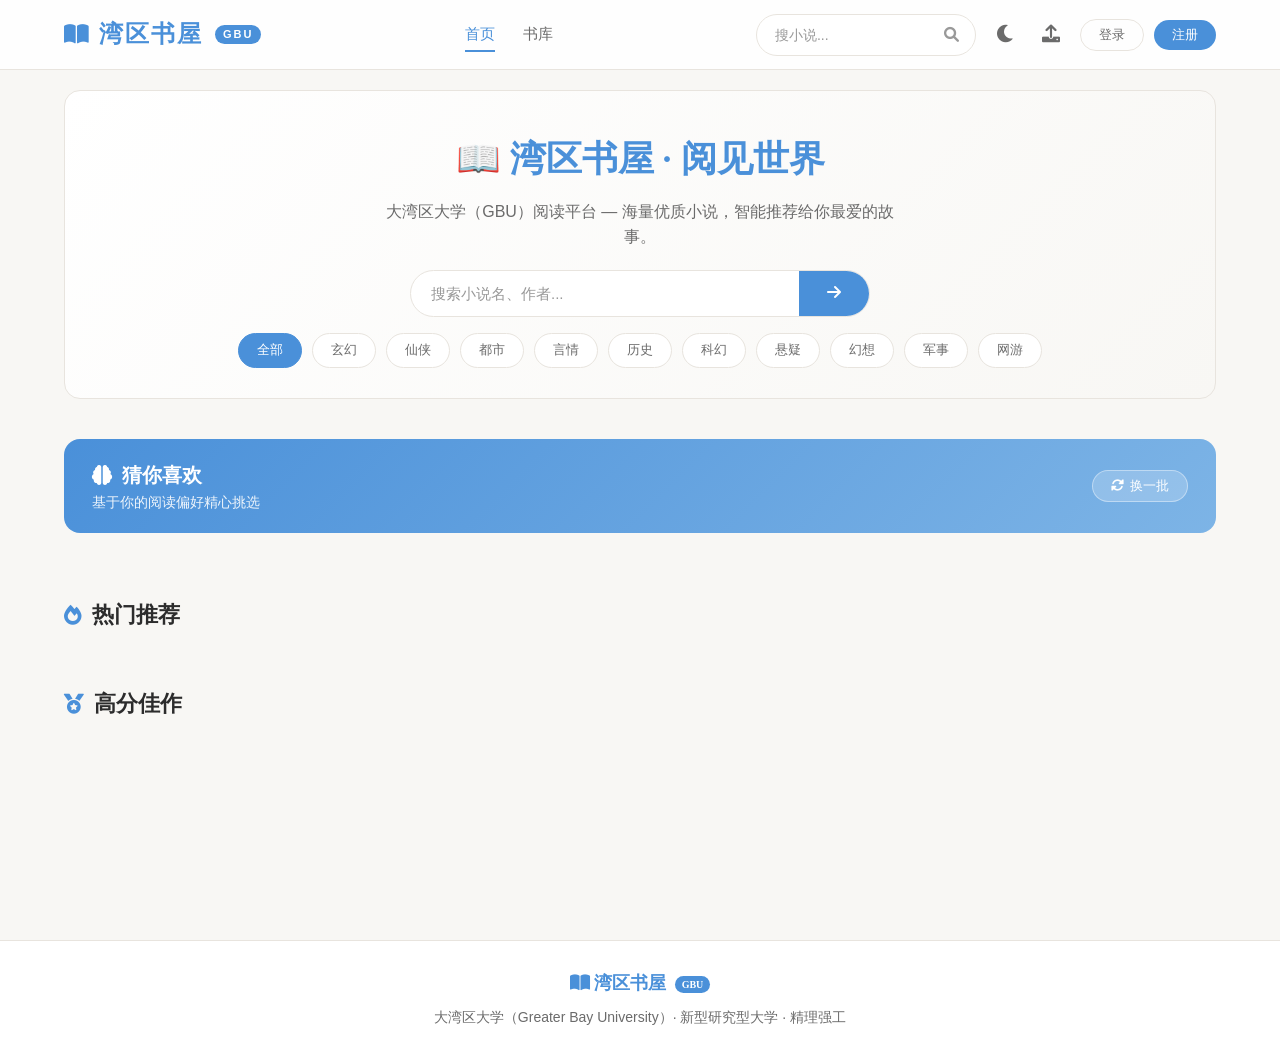
==== frontend/index.html @ 998a60bb "完整小说网站：文件账号系统 + CNN推荐 + 小说库扫描 + 上传功能" ====
<!DOCTYPE html>
<html lang="zh-CN">
<head>
  <meta charset="UTF-8" />
  <meta name="viewport" content="width=device-width, initial-scale=1.0" />
  <title>湾区书屋 - 大湾区大学（GBU）阅读平台</title>
  <link rel="stylesheet" href="https://cdnjs.cloudflare.com/ajax/libs/font-awesome/6.0.0-beta3/css/all.min.css" />
  <link rel="stylesheet" href="style.css" />
</head>
<body>

  <!-- ========== 头部导航 ========== -->
  <header class="header" id="header">
    <div class="header-inner">
      <div class="logo" data-nav="home">
        <i class="fas fa-book-open"></i> 湾区书屋
        <span class="gbu-badge">GBU</span>
      </div>

      <ul class="nav-links" id="navLinks">
        <li class="active" data-page="home">首页</li>
        <li data-page="category">书库</li>
        <li data-page="bookshelf" id="navBookshelf" style="display:none;">书架</li>
        <li data-page="detail" id="navDetail" style="display:none;">详情</li>
        <li data-page="reader" id="navReader" style="display:none;">阅读</li>
      </ul>

      <div class="header-actions">
        <div class="search-box">
          <input type="text" id="searchInput" placeholder="搜小说..." />
          <button id="searchBtn"><i class="fas fa-search"></i></button>
        </div>

        <button class="theme-toggle" id="themeToggle">
          <i class="fas fa-moon"></i>
        </button>

        <button class="upload-btn" id="uploadHeaderBtn" title="上传小说">
          <i class="fas fa-upload"></i>
        </button>

        <div class="user-area" id="userArea">
          <button class="user-btn outline" id="loginBtn">登录</button>
          <button class="user-btn" id="registerBtn">注册</button>

          <div class="user-avatar" id="userAvatar" style="display:none;">
            <span id="avatarLetter">U</span>
            <ul class="user-dropdown" id="userDropdown">
              <li id="dropdownProfile">我的偏好</li>
              <li id="dropdownBookshelf">我的书架</li>
              <li id="dropdownHistory">浏览记录</li>
              <li id="dropdownLogout">退出登录</li>
            </ul>
          </div>
        </div>

        <button class="mobile-menu-btn" id="mobileMenuBtn">
          <i class="fas fa-bars"></i>
        </button>
      </div>
    </div>
  </header>

  <!-- ========== 主内容区 ========== -->
  <main class="app-container">

    <!-- ===== 首页 ===== -->
    <section class="page active" id="page-home">
      <div class="hero-section">
        <h1>📖 湾区书屋 · 阅见世界</h1>
        <p>大湾区大学（GBU）阅读平台 — 海量优质小说，智能推荐给你最爱的故事。</p>
        <div class="hero-search">
          <input type="text" id="heroSearchInput" placeholder="搜索小说名、作者..." />
          <button id="heroSearchBtn"><i class="fas fa-arrow-right"></i></button>
        </div>
        <div class="category-tabs" id="homeCategoryTabs">
          <span class="tab active" data-cat="all">全部</span>
          <span class="tab" data-cat="玄幻">玄幻</span>
          <span class="tab" data-cat="仙侠">仙侠</span>
          <span class="tab" data-cat="都市">都市</span>
          <span class="tab" data-cat="言情">言情</span>
          <span class="tab" data-cat="历史">历史</span>
          <span class="tab" data-cat="科幻">科幻</span>
          <span class="tab" data-cat="悬疑">悬疑</span>
          <span class="tab" data-cat="幻想">幻想</span>
          <span class="tab" data-cat="军事">军事</span>
          <span class="tab" data-cat="网游">网游</span>
        </div>
      </div>

      <div id="recommendSection" style="display:none;">
        <div class="recommend-banner" id="recommendBanner">
          <div>
            <h3><i class="fas fa-brain"></i> 猜你喜欢</h3>
            <p id="recommendSubtitle">基于你的阅读偏好精心挑选</p>
          </div>
          <div class="tag-list" id="recommendTags"></div>
          <button class="recommend-refresh" id="recommendRefreshBtn" title="换一组">
            <i class="fas fa-sync-alt"></i> 换一批
          </button>
        </div>
        <div class="recommend-pair" id="recommendPair"></div>
      </div>

      <div class="section-title"><i class="fas fa-fire"></i> 热门推荐</div>
      <div class="novel-grid" id="hotGrid"></div>

      <div class="section-title"><i class="fas fa-medal"></i> 高分佳作</div>
      <div class="novel-grid" id="topGrid"></div>
    </section>

    <!-- ===== 书库分类页 ===== -->
    <section class="page" id="page-category">
      <div class="page-header">
        <h2>📚 全部书库</h2>
        <p>筛选你喜欢的类型和风格</p>
      </div>
      <div class="filter-bar">
        <label>分类</label>
        <select id="catFilter">
          <option value="all">全部</option>
          <option value="玄幻">玄幻</option>
          <option value="仙侠">仙侠</option>
          <option value="都市">都市</option>
          <option value="言情">言情</option>
          <option value="历史">历史</option>
          <option value="科幻">科幻</option>
          <option value="悬疑">悬疑</option>
          <option value="幻想">幻想</option>
          <option value="军事">军事</option>
          <option value="网游">网游</option>
        </select>
        <label>排序</label>
        <select id="sortFilter">
          <option value="hot">热门</option>
          <option value="rating">评分</option>
          <option value="new">最新</option>
        </select>
        <span class="result-count" id="resultCount">共 0 部</span>
      </div>
      <div class="novel-grid" id="categoryGrid"></div>
    </section>

    <!-- ===== 小说详情页 ===== -->
    <section class="page" id="page-detail">
      <div class="detail-header" id="detailHeader"></div>
      <div class="chapter-list">
        <h3><i class="fas fa-list"></i> 章节列表</h3>
        <ul class="chapter-items" id="chapterItems"></ul>
      </div>
      <div class="comment-section">
        <h3><i class="fas fa-comments"></i> 读者评论</h3>
        <div class="comment-form">
          <textarea id="commentInput" placeholder="说点什么吧..." rows="3"></textarea>
          <button class="btn btn-primary" id="commentSubmitBtn">发表评论</button>
        </div>
        <div class="comment-list" id="commentList"></div>
      </div>
    </section>

    <!-- ===== 书架页 ===== -->
    <section class="page" id="page-bookshelf">
      <div class="page-header">
        <h2>📚 我的书架</h2>
        <p>你收藏的所有小说</p>
      </div>
      <div class="novel-grid" id="bookshelfGrid"></div>
    </section>

    <!-- ===== 阅读器页 ===== -->
    <section class="page" id="page-reader">
      <div class="reader-container" id="readerContainer">
        <div class="chapter-title" id="readerChapterTitle">第一章 序章</div>
        <div class="content" id="readerContent">
          <p>内容加载中...</p>
        </div>
        <div class="reader-controls">
          <button class="btn" id="prevChapter">
            <i class="fas fa-chevron-left"></i> 上一章
          </button>
          <span class="ch-info" id="readerChInfo">1 / 10</span>
          <button class="btn" id="nextChapter">
            下一章 <i class="fas fa-chevron-right"></i>
          </button>
        </div>
      </div>
    </section>

  </main>

  <!-- ========== 回到顶部 ========== -->
  <button class="back-top" id="backTop"><i class="fas fa-arrow-up"></i></button>

  <!-- ========== Toast 通知容器 ========== -->
  <div class="toast-container" id="toastContainer"></div>

  <!-- ========== 模态框 ========== -->
  <div class="modal-overlay" id="modalOverlay">
    <div class="modal" id="modalContent"></div>
  </div>

  <!-- ========== 上传小说模态框 ========== -->
  <div class="modal-overlay" id="uploadModalOverlay">
    <div class="modal upload-modal" id="uploadModalContent">
      <button class="close-modal" id="uploadModalClose">&times;</button>
      <h2>📤 上传小说</h2>
      <div class="subtitle">将txt小说文件添加到小说库</div>

      <form id="uploadForm" enctype="multipart/form-data">
        <div class="form-group">
          <label>小说标题</label>
          <input type="text" id="uploadTitle" placeholder="请输入小说名称" required />
        </div>

        <div class="form-group">
          <label>作者</label>
          <input type="text" id="uploadAuthor" placeholder="请输入作者姓名" required />
        </div>

        <div class="form-group">
          <label>分类</label>
          <select id="uploadCategory" class="upload-select">
            <option value="">请选择分类</option>
            <option value="玄幻">玄幻</option>
            <option value="仙侠">仙侠</option>
            <option value="都市">都市</option>
            <option value="历史">历史</option>
            <option value="科幻">科幻</option>
            <option value="悬疑">悬疑</option>
            <option value="言情">言情</option>
            <option value="幻想">幻想</option>
            <option value="军事">军事</option>
            <option value="网游">网游</option>
          </select>
        </div>

        <div class="form-group">
          <label>TXT文件</label>
          <div class="file-drop-zone" id="fileDropZone">
            <i class="fas fa-cloud-upload-alt"></i>
            <p>拖拽txt文件到此处，或点击选择</p>
            <input type="file" id="uploadFileInput" accept=".txt" hidden />
            <button type="button" class="btn btn-secondary" id="uploadFileBtn">选择文件</button>
          </div>
          <div class="file-info" id="uploadFileInfo" style="display:none;">
            <i class="fas fa-file-alt"></i>
            <span id="uploadFileName"></span>
            <span id="uploadFileSize" class="file-size"></span>
          </div>
        </div>

        <div class="upload-progress" id="uploadProgress" style="display:none;">
          <div class="progress-bar">
            <div class="progress-fill" id="progressFill"></div>
          </div>
          <span id="uploadStatus">上传中...</span>
        </div>

        <button type="submit" class="btn-block" id="uploadSubmitBtn">
          <i class="fas fa-upload"></i> 开始上传
        </button>
      </form>
    </div>
  </div>

  <!-- ========== 上传小说模态框 ========== -->
  <div class="modal-overlay" id="uploadModalOverlay">
    <div class="modal upload-modal" id="uploadModalContent">
      <button class="close-modal" id="uploadModalClose">&times;</button>
      <h2>📤 上传小说</h2>
      <div class="subtitle">将txt小说文件添加到小说库</div>
      <form id="uploadForm" enctype="multipart/form-data">
        <div class="form-group">
          <label>小说标题</label>
          <input type="text" id="uploadTitle" placeholder="请输入小说名称" required />
        </div>
        <div class="form-group">
          <label>作者</label>
          <input type="text" id="uploadAuthor" placeholder="请输入作者姓名" required />
        </div>
        <div class="form-group">
          <label>分类</label>
          <select id="uploadCategory" class="upload-select">
            <option value="">请选择分类</option>
            <option value="玄幻">玄幻</option><option value="仙侠">仙侠</option>
            <option value="都市">都市</option><option value="历史">历史</option>
            <option value="科幻">科幻</option><option value="悬疑">悬疑</option>
            <option value="言情">言情</option><option value="幻想">幻想</option>
            <option value="军事">军事</option><option value="网游">网游</option>
          </select>
        </div>
        <div class="form-group">
          <label>TXT文件</label>
          <div class="file-drop-zone" id="fileDropZone">
            <i class="fas fa-cloud-upload-alt"></i>
            <p>拖拽txt文件到此处，或点击选择</p>
            <input type="file" id="uploadFileInput" accept=".txt" hidden />
            <button type="button" class="btn btn-secondary" id="uploadFileBtn">选择文件</button>
          </div>
          <div class="file-info" id="uploadFileInfo" style="display:none;">
            <i class="fas fa-file-alt"></i>
            <span id="uploadFileName"></span>
            <span id="uploadFileSize" class="file-size"></span>
          </div>
        </div>
        <div class="upload-progress" id="uploadProgress" style="display:none;">
          <div class="progress-bar"><div class="progress-fill" id="progressFill"></div></div>
          <span id="uploadStatus">上传中...</span>
        </div>
        <button type="submit" class="btn-block" id="uploadSubmitBtn"><i class="fas fa-upload"></i> 开始上传</button>
      </form>
    </div>
  </div>

  <!-- ========== 上传小说模态框 ========== -->
  <div class="modal-overlay" id="uploadModalOverlay">
    <div class="modal upload-modal" id="uploadModalContent">
      <button class="close-modal" id="uploadModalClose">&times;</button>
      <h2>📤 上传小说</h2>
      <div class="subtitle">将txt小说文件添加到小说库</div>
      <form id="uploadForm" enctype="multipart/form-data">
        <div class="form-group"><label>小说标题</label>
          <input type="text" id="uploadTitle" placeholder="请输入小说名称" required />
        </div>
        <div class="form-group"><label>作者</label>
          <input type="text" id="uploadAuthor" placeholder="请输入作者姓名" required />
        </div>
        <div class="form-group"><label>分类</label>
          <select id="uploadCategory" class="upload-select">
            <option value="">请选择分类</option>
            <option value="玄幻">玄幻</option><option value="仙侠">仙侠</option>
            <option value="都市">都市</option><option value="历史">历史</option>
            <option value="科幻">科幻</option><option value="悬疑">悬疑</option>
            <option value="言情">言情</option><option value="幻想">幻想</option>
            <option value="军事">军事</option><option value="网游">网游</option>
          </select>
        </div>
        <div class="form-group"><label>TXT文件</label>
          <div class="file-drop-zone" id="fileDropZone">
            <i class="fas fa-cloud-upload-alt"></i>
            <p>拖拽txt文件到此处，或点击选择</p>
            <input type="file" id="uploadFileInput" accept=".txt" hidden />
            <button type="button" class="btn btn-secondary" id="uploadFileBtn">选择文件</button>
          </div>
          <div class="file-info" id="uploadFileInfo" style="display:none;">
            <i class="fas fa-file-alt"></i>
            <span id="uploadFileName"></span>
            <span id="uploadFileSize" class="file-size"></span>
          </div>
        </div>
        <div class="upload-progress" id="uploadProgress" style="display:none;">
          <div class="progress-bar"><div class="progress-fill" id="progressFill"></div></div>
          <span id="uploadStatus">上传中...</span>
        </div>
        <button type="submit" class="btn-block" id="uploadSubmitBtn"><i class="fas fa-upload"></i> 开始上传</button>
      </form>
    </div>
  </div>

  <!-- ========== 页脚 ========== -->
  <footer class="gbu-footer">
    <div class="footer-inner">
      <div class="footer-logo">
        <i class="fas fa-book-open"></i> 湾区书屋
        <span class="gbu-badge">GBU</span>
      </div>
      <div class="footer-text">
        大湾区大学（Greater Bay University）· 新型研究型大学 · 精理强工
      </div>
    </div>
  </footer>

  <script src="app.js"></script>
</body>
</html>
---- frontend/style.css ----
:root {
    --bg: #f8f7f4; --bg-card: #ffffff; --bg-header: rgba(255, 255, 255, 0.85);
    --text-primary: #2c2c2c; --text-secondary: #6b6b6b; --text-muted: #999;
    --accent: #4A90D9; --accent-light: #7DB4E6;
    --border: #e8e4de; --shadow: 0 8px 30px rgba(0,0,0,0.06);
    --radius: 16px; --radius-sm: 10px;
    --transition: 0.3s cubic-bezier(0.4,0,0.2,1);
    --font-serif: 'Georgia','Noto Serif SC',serif;
    --font-sans: 'Inter','PingFang SC','Microsoft YaHei',sans-serif;
    --max-width: 1200px; --header-height: 70px;
    --reader-bg: #f5f0e8; --reader-text: #3a3a3a;
    --modal-overlay: rgba(0,0,0,0.45); --toast-bg: #2c2c2c; --toast-text: #f0f0f0;
}
* { margin:0; padding:0; box-sizing:border-box; }
body { font-family:var(--font-sans); background:var(--bg); color:var(--text-primary); line-height:1.6; padding-top:var(--header-height); transition:background var(--transition),color var(--transition); }
a { text-decoration:none; color:inherit; }
ul { list-style:none; }
body.night-mode {
    --bg:#1a1a1e; --bg-card:#26262b; --bg-header:rgba(26,26,30,0.92);
    --text-primary:#e8e6e3; --text-secondary:#aba8a2; --text-muted:#6a6a6a;
    --border:#3a3a3f; --shadow:0 8px 30px rgba(0,0,0,0.4);
    --reader-bg:#22221e; --reader-text:#cdcbc6;
    --accent:#6BA8E0; --accent-light:#8FC5E9;
    --modal-overlay:rgba(0,0,0,0.7); --toast-bg:#e8e6e3; --toast-text:#1a1a1e;
}
.header { position:fixed; top:0; left:0; width:100%; height:var(--header-height); background:var(--bg-header); backdrop-filter:blur(20px); -webkit-backdrop-filter:blur(20px); border-bottom:1px solid var(--border); z-index:1000; }
.header-inner { max-width:var(--max-width); margin:0 auto; padding:0 24px; height:100%; display:flex; align-items:center; justify-content:space-between; gap:16px; }
.logo { font-family:var(--font-serif); font-size:24px; font-weight:700; color:var(--accent); letter-spacing:2px; display:flex; align-items:center; gap:8px; cursor:pointer; user-select:none; flex-shrink:0; }
.logo i { font-size:22px; }
.logo .gbu-badge { display:inline-block; background:var(--accent); color:#fff; font-size:11px; font-weight:700; padding:1px 8px; border-radius:20px; margin-left:4px; font-family:var(--font-sans); vertical-align:middle; line-height:1.6; }
.nav-links { display:flex; align-items:center; gap:28px; font-size:15px; font-weight:500; color:var(--text-secondary); }
.nav-links li { cursor:pointer; padding:4px 0; border-bottom:2px solid transparent; }
.nav-links li.active, .nav-links li:hover { color:var(--accent); border-bottom-color:var(--accent); }
.header-actions { display:flex; align-items:center; gap:14px; flex-shrink:0; }
.search-box { display:flex; align-items:center; background:var(--bg-card); border:1px solid var(--border); border-radius:40px; padding:4px 16px 4px 18px; max-width:220px; flex:1; }
.search-box:focus-within { border-color:var(--accent); }
.search-box input { border:none; background:transparent; padding:8px 0; font-size:14px; outline:none; color:var(--text-primary); width:100%; }
.search-box input::placeholder { color:var(--text-muted); }
.search-box button { background:none; border:none; color:var(--text-muted); cursor:pointer; font-size:15px; padding:4px 0 4px 8px; }
.search-box button:hover { color:var(--accent); }
.theme-toggle { background:none; border:none; color:var(--text-secondary); font-size:20px; cursor:pointer; padding:6px; border-radius:50%; }
.theme-toggle:hover { background:var(--border); color:var(--accent); }
.user-area { display:flex; align-items:center; gap:10px; }
.user-btn { background:var(--accent); color:#fff; border:none; padding:6px 18px; border-radius:30px; font-size:13px; font-weight:500; cursor:pointer; }
.user-btn:hover { background:var(--accent-light); transform:scale(1.02); }
.user-btn.outline { background:transparent; border:1px solid var(--border); color:var(--text-secondary); }
.user-btn.outline:hover { border-color:var(--accent); color:var(--accent); }
.user-avatar { width:36px; height:36px; border-radius:50%; background:var(--accent); color:#fff; display:flex; align-items:center; justify-content:center; font-weight:600; font-size:15px; cursor:pointer; position:relative; }
.user-dropdown { position:absolute; top:44px; right:0; background:var(--bg-card); border:1px solid var(--border); border-radius:var(--radius-sm); padding:10px 0; min-width:150px; box-shadow:var(--shadow); display:none; z-index:100; }
.user-dropdown.show { display:block; }
.user-dropdown li { padding:8px 20px; cursor:pointer; font-size:14px; color:var(--text-secondary); }
.user-dropdown li:hover { background:var(--bg); color:var(--accent); }
.mobile-menu-btn { display:none; background:none; border:none; font-size:22px; color:var(--text-primary); cursor:pointer; padding:4px; }
.app-container { max-width:var(--max-width); margin:0 auto; padding:20px 24px 60px; min-height:calc(100vh - var(--header-height)); }
.page { display:none; animation:fadeUp 0.4s ease; }
.page.active { display:block; }
@keyframes fadeUp { from{opacity:0;transform:translateY(20px)} to{opacity:1;transform:translateY(0)} }
.hero-section { text-align:center; padding:40px 20px 30px; background:linear-gradient(135deg,var(--bg-card),var(--bg)); border-radius:var(--radius); margin-bottom:40px; border:1px solid var(--border); }
.hero-section h1 { font-family:var(--font-serif); font-size:36px; font-weight:700; color:var(--accent); margin-bottom:10px; }
.hero-section p { color:var(--text-secondary); font-size:16px; max-width:520px; margin:0 auto 20px; }
.hero-search { display:flex; max-width:460px; margin:0 auto; background:var(--bg-card); border:1px solid var(--border); border-radius:40px; overflow:hidden; }
.hero-search:focus-within { border-color:var(--accent); }
.hero-search input { flex:1; border:none; padding:14px 20px; font-size:15px; outline:none; background:transparent; color:var(--text-primary); }
.hero-search input::placeholder { color:var(--text-muted); }
.hero-search button { background:var(--accent); border:none; color:#fff; padding:0 28px; font-size:16px; cursor:pointer; }
.hero-search button:hover { background:var(--accent-light); }
.category-tabs { display:flex; flex-wrap:wrap; gap:10px; justify-content:center; margin-top:16px; }
.category-tabs .tab { padding:6px 18px; border-radius:30px; border:1px solid var(--border); font-size:13px; color:var(--text-secondary); cursor:pointer; background:var(--bg-card); }
.category-tabs .tab:hover, .category-tabs .tab.active { background:var(--accent); border-color:var(--accent); color:#fff; }
.recommend-banner { background:linear-gradient(135deg,var(--accent),var(--accent-light)); border-radius:var(--radius); padding:20px 28px; margin-bottom:28px; color:#fff; display:flex; align-items:center; justify-content:space-between; flex-wrap:wrap; gap:12px; }
.recommend-banner h3 { font-size:20px; font-weight:600; display:flex; align-items:center; gap:10px; }
.recommend-banner p { font-size:14px; opacity:0.9; }
.recommend-banner .tag-list { display:flex; gap:8px; flex-wrap:wrap; }
.recommend-banner .tag-list span { background:rgba(255,255,255,0.2); padding:2px 14px; border-radius:30px; font-size:12px; }
.recommend-refresh { background:rgba(255,255,255,0.2); border:1px solid rgba(255,255,255,0.4); color:#fff; padding:6px 18px; border-radius:30px; font-size:13px; cursor:pointer; display:flex; align-items:center; gap:6px; }
.recommend-refresh:hover { background:rgba(255,255,255,0.35); }
.recommend-pair { display:grid; grid-template-columns:1fr 1fr; gap:20px; max-width:480px; margin:0 auto 36px; }
@media (max-width:520px) { .recommend-pair { grid-template-columns:1fr; max-width:280px; } }
.section-title { font-size:22px; font-weight:600; margin:36px 0 18px; font-family:var(--font-serif); color:var(--text-primary); display:flex; align-items:center; gap:10px; }
.section-title i { color:var(--accent); font-size:20px; }
.section-title .badge-rec { background:var(--accent); color:#fff; font-size:12px; padding:2px 12px; border-radius:30px; margin-left:8px; font-family:var(--font-sans); font-weight:500; }
.novel-grid { display:grid; grid-template-columns:repeat(auto-fill,minmax(180px,1fr)); gap:20px; }
.novel-card { background:var(--bg-card); border-radius:var(--radius-sm); border:1px solid var(--border); overflow:hidden; cursor:pointer; }
.novel-card:hover { transform:translateY(-6px); box-shadow:var(--shadow); }
.novel-cover { width:100%; aspect-ratio:3/4; background:linear-gradient(145deg,var(--border),var(--bg)); display:flex; align-items:center; justify-content:center; font-size:42px; color:var(--accent); position:relative; }
.novel-cover .badge { position:absolute; top:10px; left:10px; background:var(--accent); color:#fff; font-size:11px; padding:2px 10px; border-radius:20px; font-weight:600; }
.novel-cover .rec-tag { position:absolute; bottom:10px; right:10px; background:rgba(74,144,217,0.85); color:#fff; font-size:10px; padding:2px 10px; border-radius:20px; font-weight:600; backdrop-filter:blur(4px); }
.novel-info { padding:14px 14px 16px; }
.novel-info h3 { font-size:16px; font-weight:600; margin-bottom:4px; white-space:nowrap; overflow:hidden; text-overflow:ellipsis; }
.novel-info .author { font-size:13px; color:var(--text-secondary); margin-bottom:6px; }
.novel-info .meta { display:flex; justify-content:space-between; font-size:12px; color:var(--text-muted); }
.novel-info .meta .rating { color:var(--accent); }
.page-header { margin-bottom:24px; }
.page-header h2 { font-size:28px; font-family:var(--font-serif); font-weight:600; color:var(--text-primary); }
.page-header p { color:var(--text-secondary); font-size:15px; margin-top:4px; }
.filter-bar { display:flex; flex-wrap:wrap; gap:12px 18px; align-items:center; margin-bottom:24px; padding:14px 18px; background:var(--bg-card); border-radius:var(--radius-sm); border:1px solid var(--border); }
.filter-bar label { font-size:14px; font-weight:500; color:var(--text-secondary); }
.filter-bar select { padding:6px 14px; border:1px solid var(--border); border-radius:30px; background:var(--bg); color:var(--text-primary); font-size:13px; outline:none; cursor:pointer; }
.filter-bar .result-count { margin-left:auto; font-size:13px; color:var(--text-muted); }
.detail-header { display:flex; gap:30px; padding:30px; background:var(--bg-card); border-radius:var(--radius); border:1px solid var(--border); margin-bottom:28px; flex-wrap:wrap; }
.detail-cover { width:180px; aspect-ratio:3/4; background:linear-gradient(145deg,var(--border),var(--bg)); border-radius:var(--radius-sm); display:flex; align-items:center; justify-content:center; font-size:56px; color:var(--accent); flex-shrink:0; }
.detail-meta { flex:1; min-width:200px; }
.detail-meta h1 { font-size:28px; font-family:var(--font-serif); font-weight:700; margin-bottom:6px; }
.detail-meta .author { font-size:16px; color:var(--text-secondary); margin-bottom:10px; }
.detail-meta .desc { color:var(--text-secondary); font-size:14px; line-height:1.7; margin-bottom:16px; max-width:600px; }
.detail-meta .tags { display:flex; flex-wrap:wrap; gap:8px; margin-bottom:16px; }
.detail-meta .tags span { padding:4px 14px; border-radius:30px; background:var(--bg); border:1px solid var(--border); font-size:12px; color:var(--text-secondary); }
.detail-meta .stats { display:flex; gap:24px; font-size:13px; color:var(--text-muted); }
.detail-meta .stats i { margin-right:4px; color:var(--accent); }
.detail-actions { display:flex; gap:12px; margin-top:18px; flex-wrap:wrap; }
.detail-actions .btn { padding:10px 28px; border-radius:40px; border:none; font-size:15px; font-weight:500; cursor:pointer; }
.detail-actions .btn-primary { background:var(--accent); color:#fff; }
.detail-actions .btn-primary:hover { background:var(--accent-light); }
.detail-actions .btn-secondary { background:transparent; border:1px solid var(--border); color:var(--text-secondary); }
.detail-actions .btn-secondary:hover { border-color:var(--accent); color:var(--accent); }
.chapter-list { background:var(--bg-card); border-radius:var(--radius); border:1px solid var(--border); padding:20px 24px; margin-bottom:20px; }
.chapter-list h3 { font-size:18px; font-weight:600; margin-bottom:16px; display:flex; align-items:center; gap:8px; }
.chapter-list h3 i { color:var(--accent); }
.chapter-items { display:grid; grid-template-columns:repeat(auto-fill,minmax(200px,1fr)); gap:8px; }
.chapter-items li { padding:8px 14px; border-radius:8px; font-size:14px; color:var(--text-secondary); cursor:pointer; border:1px solid transparent; }
.chapter-items li:hover { background:var(--bg); color:var(--accent); border-color:var(--border); }
.reader-container { max-width:780px; margin:0 auto; background:var(--reader-bg); padding:40px 48px; border-radius:var(--radius); min-height:60vh; box-shadow:var(--shadow); }
.reader-container .chapter-title { text-align:center; font-family:var(--font-serif); font-size:28px; font-weight:600; margin-bottom:32px; color:var(--reader-text); }
.reader-container .content { font-family:var(--font-serif); font-size:18px; line-height:1.9; color:var(--reader-text); letter-spacing:0.02em; }
.reader-container .content p { text-indent:2em; margin-bottom:1.2em; }
.reader-controls { display:flex; justify-content:space-between; align-items:center; margin-top:36px; padding-top:20px; border-top:1px solid var(--border); flex-wrap:wrap; gap:12px; }
.reader-controls .btn { padding:8px 22px; border-radius:30px; border:1px solid var(--border); background:var(--bg-card); color:var(--text-secondary); cursor:pointer; font-size:14px; }
.reader-controls .btn:hover { border-color:var(--accent); color:var(--accent); }
.reader-controls .btn:disabled { opacity:0.4; cursor:not-allowed; }
.reader-controls .ch-info { font-size:14px; color:var(--text-muted); }
.comment-section { background:var(--bg-card); border-radius:var(--radius); border:1px solid var(--border); padding:20px 24px; }
.comment-section h3 { font-size:18px; font-weight:600; margin-bottom:16px; display:flex; align-items:center; gap:8px; }
.comment-section h3 i { color:var(--accent); }
.comment-form { display:flex; flex-direction:column; gap:10px; margin-bottom:20px; }
.comment-form textarea { width:100%; padding:12px 16px; border:1px solid var(--border); border-radius:var(--radius-sm); background:var(--bg); color:var(--text-primary); font-size:14px; outline:none; resize:vertical; font-family:var(--font-sans); }
.comment-form textarea:focus { border-color:var(--accent); }
.comment-form .btn { align-self:flex-end; }
.comment-item { padding:14px 0; border-bottom:1px solid var(--border); }
.comment-item:last-child { border-bottom:none; }
.comment-item .comment-user { font-size:14px; font-weight:600; color:var(--accent); margin-bottom:4px; display:flex; align-items:center; gap:8px; }
.comment-item .comment-user .comment-time { font-size:12px; font-weight:400; color:var(--text-muted); }
.comment-item .comment-text { font-size:14px; color:var(--text-secondary); line-height:1.6; }
.comment-item .comment-delete { margin-left:auto; font-size:12px; color:var(--text-muted); cursor:pointer; }
.comment-item .comment-delete:hover { color:#e74c3c; }
.comment-empty { text-align:center; padding:30px 0; color:var(--text-muted); font-size:14px; }
.modal-overlay { position:fixed; top:0; left:0; width:100%; height:100%; background:var(--modal-overlay); backdrop-filter:blur(6px); z-index:2000; display:none; align-items:center; justify-content:center; }
.modal-overlay.show { display:flex; }
.modal { background:var(--bg-card); border-radius:var(--radius); padding:36px 40px 32px; max-width:460px; width:90%; max-height:90vh; overflow-y:auto; box-shadow:0 20px 60px rgba(0,0,0,0.2); }
.modal h2 { font-size:24px; font-weight:600; margin-bottom:6px; font-family:var(--font-serif); color:var(--accent); }
.modal .subtitle { color:var(--text-muted); font-size:14px; margin-bottom:20px; }
.modal .form-group { margin-bottom:16px; }
.modal .form-group label { display:block; font-size:14px; font-weight:500; color:var(--text-secondary); margin-bottom:4px; }
.modal .form-group input { width:100%; padding:10px 16px; border:1px solid var(--border); border-radius:30px; background:var(--bg); color:var(--text-primary); font-size:14px; outline:none; }
.modal .form-group input:focus { border-color:var(--accent); }
.modal .form-group .hint { font-size:12px; color:var(--text-muted); margin-top:4px; }
.pref-tags { display:flex; flex-wrap:wrap; gap:8px; margin-top:6px; }
.pref-tags .ptag { padding:6px 16px; border-radius:30px; border:1px solid var(--border); font-size:13px; cursor:pointer; background:var(--bg); color:var(--text-secondary); user-select:none; }
.pref-tags .ptag.selected { background:var(--accent); border-color:var(--accent); color:#fff; }
.pref-tags .ptag:hover { border-color:var(--accent); }
.modal .btn-block { width:100%; padding:12px; border-radius:30px; border:none; background:var(--accent); color:#fff; font-size:16px; font-weight:600; cursor:pointer; margin-top:8px; }
.modal .btn-block:hover { background:var(--accent-light); }
.modal .switch-action { text-align:center; margin-top:14px; font-size:14px; color:var(--text-muted); }
.modal .switch-action span { color:var(--accent); cursor:pointer; font-weight:500; }
.modal .switch-action span:hover { text-decoration:underline; }
.modal .close-modal { float:right; background:none; border:none; font-size:22px; color:var(--text-muted); cursor:pointer; line-height:1; }
.modal .close-modal:hover { color:var(--text-primary); }
.toast-container { position:fixed; top:90px; right:24px; z-index:3000; display:flex; flex-direction:column; gap:10px; }
.toast { padding:14px 22px; border-radius:var(--radius-sm); background:var(--toast-bg); color:var(--toast-text); font-size:14px; font-weight:500; box-shadow:0 8px 24px rgba(0,0,0,0.15); animation:toastIn 0.35s ease,toastOut 0.35s ease 2.8s forwards; display:flex; align-items:center; gap:10px; max-width:340px; }
.toast.success { border-left:4px solid #4caf50; }
.toast.error { border-left:4px solid #e74c3c; }
.toast.info { border-left:4px solid var(--accent); }
@keyframes toastIn { from{transform:translateX(60px);opacity:0} to{transform:translateX(0);opacity:1} }
@keyframes toastOut { from{opacity:1;transform:translateX(0)} to{opacity:0;transform:translateX(60px)} }
.back-top { position:fixed; bottom:30px; right:30px; width:44px; height:44px; border-radius:50%; background:var(--accent); color:#fff; border:none; font-size:18px; cursor:pointer; box-shadow:0 4px 16px rgba(74,144,217,0.3); opacity:0; pointer-events:none; z-index:999; }
.back-top.visible { opacity:1; pointer-events:auto; }
.back-top:hover { transform:scale(1.08); }

/* ===== 上传按钮 ===== */
.upload-btn { background:none; border:none; color:var(--text-secondary); font-size:18px; cursor:pointer; padding:6px; border-radius:50%; }
.upload-btn:hover { background:var(--border); color:var(--accent); }

/* ===== 上传模态框 ===== */
.upload-modal { max-width:520px; }
.upload-select { width:100%; padding:10px 16px; border:1px solid var(--border); border-radius:30px; background:var(--bg); color:var(--text-primary); font-size:14px; outline:none; cursor:pointer; }
.upload-select:focus { border-color:var(--accent); }
.file-drop-zone { border:2px dashed var(--border); border-radius:var(--radius-sm); padding:30px 20px; text-align:center; cursor:pointer; transition:all var(--transition); background:var(--bg); }
.file-drop-zone:hover, .file-drop-zone.dragover { border-color:var(--accent); background:rgba(74,144,217,0.05); }
.file-drop-zone i { font-size:40px; color:var(--accent); display:block; margin-bottom:10px; }
.file-drop-zone p { color:var(--text-muted); font-size:14px; margin-bottom:12px; }
.file-info { display:flex; align-items:center; gap:10px; padding:12px 16px; background:var(--bg-card); border:1px solid var(--border); border-radius:var(--radius-sm); margin-top:8px; }
.file-info i { font-size:20px; color:var(--accent); }
.file-info .file-size { margin-left:auto; font-size:12px; color:var(--text-muted); }
.upload-progress { margin-bottom:16px; }
.progress-bar { height:6px; background:var(--border); border-radius:10px; overflow:hidden; margin-bottom:6px; }
.progress-fill { height:100%; width:0%; background:var(--accent); border-radius:10px; transition:width 0.3s ease; }
#uploadStatus { font-size:13px; color:var(--text-muted); }

/* ===== 历史记录列表 ===== */
.history-item { display:flex; align-items:center; gap:14px; padding:10px 0; border-bottom:1px solid var(--border); cursor:pointer; }
.history-item:hover { background:var(--bg); margin:0 -8px; padding:10px 8px; border-radius:8px; }
.history-info { flex:1; min-width:0; }
.history-info strong { display:block; white-space:nowrap; overflow:hidden; text-overflow:ellipsis; }
.history-del { color:var(--text-muted); font-size:14px; padding:4px 8px; border-radius:50%; cursor:pointer; }
.history-del:hover { color:#e74c3c; background:rgba(231,76,60,0.1); }
.gbu-footer { background:var(--bg-card); border-top:1px solid var(--border); padding:28px 24px; margin-top:40px; text-align:center; }
.footer-inner { max-width:var(--max-width); margin:0 auto; }
.footer-logo { font-family:var(--font-serif); font-size:18px; font-weight:600; color:var(--accent); margin-bottom:8px; }
.footer-logo .gbu-badge { display:inline-block; background:var(--accent); color:#fff; font-size:10px; font-weight:700; padding:1px 7px; border-radius:20px; margin-left:4px; vertical-align:middle; line-height:1.5; }
.footer-text { font-size:14px; color:var(--text-secondary); margin-bottom:4px; }
.footer-meta { font-size:13px; color:var(--text-muted); }
@media (max-width:820px) {
    .nav-links { gap:16px; font-size:14px; }
    .search-box { max-width:140px; }
    .detail-header { flex-direction:column; align-items:center; text-align:center; }
    .detail-meta .desc { margin:0 auto 16px; }
    .detail-meta .stats { justify-content:center; }
    .detail-actions { justify-content:center; }
    .reader-container { padding:24px 20px; }
    .reader-container .chapter-title { font-size:22px; }
    .reader-container .content { font-size:16px; }
    .hero-section h1 { font-size:28px; }
    .modal { padding:28px 24px; }
}
@media (max-width:640px) {
    :root { --header-height:60px; }
    .header-inner { padding:0 16px; }
    .nav-links { display:none; position:absolute; top:var(--header-height); left:0; width:100%; background:var(--bg-header); backdrop-filter:blur(20px); flex-direction:column; padding:16px 24px; border-bottom:1px solid var(--border); gap:18px; font-size:16px; }
    .nav-links.open { display:flex; }
    .mobile-menu-btn { display:block; }
    .search-box { max-width:120px; }
    .novel-grid { grid-template-columns:repeat(auto-fill,minmax(140px,1fr)); gap:14px; }
    .app-container { padding:12px 16px 40px; }
    .hero-section { padding:24px 16px; }
    .hero-section h1 { font-size:24px; }
    .filter-bar { flex-direction:column; align-items:stretch; }
    .filter-bar .result-count { margin-left:0; }
    .chapter-items { grid-template-columns:1fr; }
    .reader-controls { flex-direction:column; align-items:stretch; }
    .detail-cover { width:140px; }
    .back-top { bottom:16px; right:16px; width:38px; height:38px; font-size:15px; }
    .modal { padding:24px 18px; }
    .recommend-banner { padding:16px 20px; }
    .recommend-banner h3 { font-size:17px; }
}
@media (max-width:420px) {
    .novel-grid { grid-template-columns:repeat(2,1fr); gap:10px; }
    .novel-info h3 { font-size:14px; }
    .novel-info .author { font-size:12px; }
}
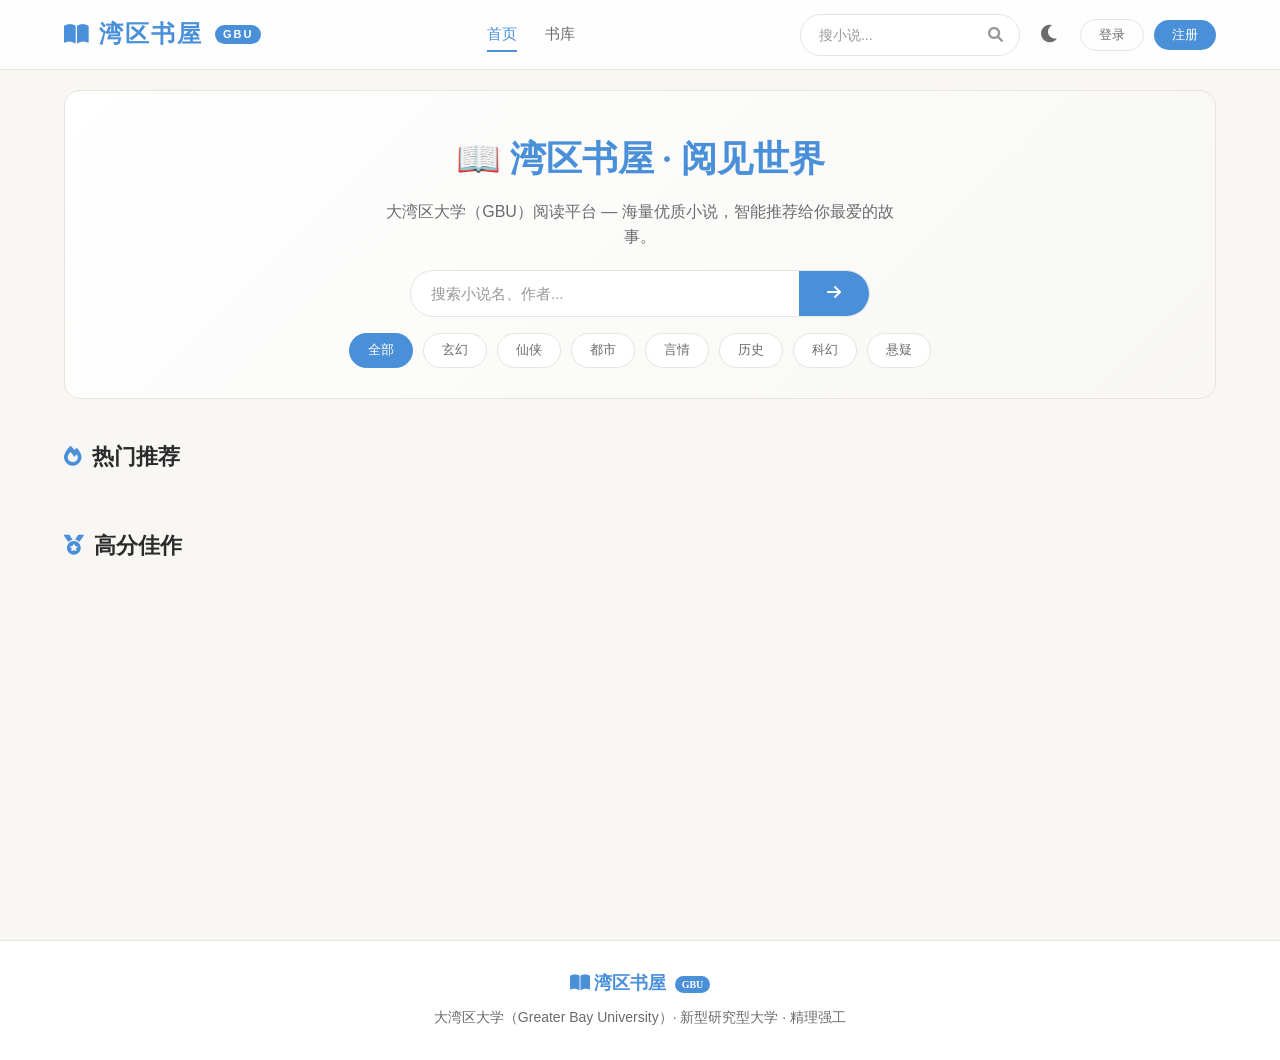
==== commit 44175bfc: "reset" ====
--- a/frontend/index.html
+++ b/frontend/index.html
@@ -35,10 +35,6 @@
           <i class="fas fa-moon"></i>
         </button>
 
-        <button class="upload-btn" id="uploadHeaderBtn" title="上传小说">
-          <i class="fas fa-upload"></i>
-        </button>
-
         <div class="user-area" id="userArea">
           <button class="user-btn outline" id="loginBtn">登录</button>
           <button class="user-btn" id="registerBtn">注册</button>
@@ -82,24 +78,21 @@
           <span class="tab" data-cat="历史">历史</span>
           <span class="tab" data-cat="科幻">科幻</span>
           <span class="tab" data-cat="悬疑">悬疑</span>
-          <span class="tab" data-cat="幻想">幻想</span>
-          <span class="tab" data-cat="军事">军事</span>
-          <span class="tab" data-cat="网游">网游</span>
         </div>
       </div>
 
       <div id="recommendSection" style="display:none;">
         <div class="recommend-banner" id="recommendBanner">
           <div>
-            <h3><i class="fas fa-brain"></i> 猜你喜欢</h3>
-            <p id="recommendSubtitle">基于你的阅读偏好精心挑选</p>
+            <h3><i class="fas fa-brain"></i> 为你推荐</h3>
+            <p>基于你的阅读偏好和浏览历史，精心挑选</p>
           </div>
           <div class="tag-list" id="recommendTags"></div>
-          <button class="recommend-refresh" id="recommendRefreshBtn" title="换一组">
-            <i class="fas fa-sync-alt"></i> 换一批
-          </button>
-        </div>
-        <div class="recommend-pair" id="recommendPair"></div>
+        </div>
+        <div class="section-title">
+          <i class="fas fa-star"></i> 猜你喜欢 <span class="badge-rec">智能</span>
+        </div>
+        <div class="novel-grid" id="recommendGrid"></div>
       </div>
 
       <div class="section-title"><i class="fas fa-fire"></i> 热门推荐</div>
@@ -126,9 +119,6 @@
           <option value="历史">历史</option>
           <option value="科幻">科幻</option>
           <option value="悬疑">悬疑</option>
-          <option value="幻想">幻想</option>
-          <option value="军事">军事</option>
-          <option value="网游">网游</option>
         </select>
         <label>排序</label>
         <select id="sortFilter">
@@ -199,164 +189,6 @@
     <div class="modal" id="modalContent"></div>
   </div>
 
-  <!-- ========== 上传小说模态框 ========== -->
-  <div class="modal-overlay" id="uploadModalOverlay">
-    <div class="modal upload-modal" id="uploadModalContent">
-      <button class="close-modal" id="uploadModalClose">&times;</button>
-      <h2>📤 上传小说</h2>
-      <div class="subtitle">将txt小说文件添加到小说库</div>
-
-      <form id="uploadForm" enctype="multipart/form-data">
-        <div class="form-group">
-          <label>小说标题</label>
-          <input type="text" id="uploadTitle" placeholder="请输入小说名称" required />
-        </div>
-
-        <div class="form-group">
-          <label>作者</label>
-          <input type="text" id="uploadAuthor" placeholder="请输入作者姓名" required />
-        </div>
-
-        <div class="form-group">
-          <label>分类</label>
-          <select id="uploadCategory" class="upload-select">
-            <option value="">请选择分类</option>
-            <option value="玄幻">玄幻</option>
-            <option value="仙侠">仙侠</option>
-            <option value="都市">都市</option>
-            <option value="历史">历史</option>
-            <option value="科幻">科幻</option>
-            <option value="悬疑">悬疑</option>
-            <option value="言情">言情</option>
-            <option value="幻想">幻想</option>
-            <option value="军事">军事</option>
-            <option value="网游">网游</option>
-          </select>
-        </div>
-
-        <div class="form-group">
-          <label>TXT文件</label>
-          <div class="file-drop-zone" id="fileDropZone">
-            <i class="fas fa-cloud-upload-alt"></i>
-            <p>拖拽txt文件到此处，或点击选择</p>
-            <input type="file" id="uploadFileInput" accept=".txt" hidden />
-            <button type="button" class="btn btn-secondary" id="uploadFileBtn">选择文件</button>
-          </div>
-          <div class="file-info" id="uploadFileInfo" style="display:none;">
-            <i class="fas fa-file-alt"></i>
-            <span id="uploadFileName"></span>
-            <span id="uploadFileSize" class="file-size"></span>
-          </div>
-        </div>
-
-        <div class="upload-progress" id="uploadProgress" style="display:none;">
-          <div class="progress-bar">
-            <div class="progress-fill" id="progressFill"></div>
-          </div>
-          <span id="uploadStatus">上传中...</span>
-        </div>
-
-        <button type="submit" class="btn-block" id="uploadSubmitBtn">
-          <i class="fas fa-upload"></i> 开始上传
-        </button>
-      </form>
-    </div>
-  </div>
-
-  <!-- ========== 上传小说模态框 ========== -->
-  <div class="modal-overlay" id="uploadModalOverlay">
-    <div class="modal upload-modal" id="uploadModalContent">
-      <button class="close-modal" id="uploadModalClose">&times;</button>
-      <h2>📤 上传小说</h2>
-      <div class="subtitle">将txt小说文件添加到小说库</div>
-      <form id="uploadForm" enctype="multipart/form-data">
-        <div class="form-group">
-          <label>小说标题</label>
-          <input type="text" id="uploadTitle" placeholder="请输入小说名称" required />
-        </div>
-        <div class="form-group">
-          <label>作者</label>
-          <input type="text" id="uploadAuthor" placeholder="请输入作者姓名" required />
-        </div>
-        <div class="form-group">
-          <label>分类</label>
-          <select id="uploadCategory" class="upload-select">
-            <option value="">请选择分类</option>
-            <option value="玄幻">玄幻</option><option value="仙侠">仙侠</option>
-            <option value="都市">都市</option><option value="历史">历史</option>
-            <option value="科幻">科幻</option><option value="悬疑">悬疑</option>
-            <option value="言情">言情</option><option value="幻想">幻想</option>
-            <option value="军事">军事</option><option value="网游">网游</option>
-          </select>
-        </div>
-        <div class="form-group">
-          <label>TXT文件</label>
-          <div class="file-drop-zone" id="fileDropZone">
-            <i class="fas fa-cloud-upload-alt"></i>
-            <p>拖拽txt文件到此处，或点击选择</p>
-            <input type="file" id="uploadFileInput" accept=".txt" hidden />
-            <button type="button" class="btn btn-secondary" id="uploadFileBtn">选择文件</button>
-          </div>
-          <div class="file-info" id="uploadFileInfo" style="display:none;">
-            <i class="fas fa-file-alt"></i>
-            <span id="uploadFileName"></span>
-            <span id="uploadFileSize" class="file-size"></span>
-          </div>
-        </div>
-        <div class="upload-progress" id="uploadProgress" style="display:none;">
-          <div class="progress-bar"><div class="progress-fill" id="progressFill"></div></div>
-          <span id="uploadStatus">上传中...</span>
-        </div>
-        <button type="submit" class="btn-block" id="uploadSubmitBtn"><i class="fas fa-upload"></i> 开始上传</button>
-      </form>
-    </div>
-  </div>
-
-  <!-- ========== 上传小说模态框 ========== -->
-  <div class="modal-overlay" id="uploadModalOverlay">
-    <div class="modal upload-modal" id="uploadModalContent">
-      <button class="close-modal" id="uploadModalClose">&times;</button>
-      <h2>📤 上传小说</h2>
-      <div class="subtitle">将txt小说文件添加到小说库</div>
-      <form id="uploadForm" enctype="multipart/form-data">
-        <div class="form-group"><label>小说标题</label>
-          <input type="text" id="uploadTitle" placeholder="请输入小说名称" required />
-        </div>
-        <div class="form-group"><label>作者</label>
-          <input type="text" id="uploadAuthor" placeholder="请输入作者姓名" required />
-        </div>
-        <div class="form-group"><label>分类</label>
-          <select id="uploadCategory" class="upload-select">
-            <option value="">请选择分类</option>
-            <option value="玄幻">玄幻</option><option value="仙侠">仙侠</option>
-            <option value="都市">都市</option><option value="历史">历史</option>
-            <option value="科幻">科幻</option><option value="悬疑">悬疑</option>
-            <option value="言情">言情</option><option value="幻想">幻想</option>
-            <option value="军事">军事</option><option value="网游">网游</option>
-          </select>
-        </div>
-        <div class="form-group"><label>TXT文件</label>
-          <div class="file-drop-zone" id="fileDropZone">
-            <i class="fas fa-cloud-upload-alt"></i>
-            <p>拖拽txt文件到此处，或点击选择</p>
-            <input type="file" id="uploadFileInput" accept=".txt" hidden />
-            <button type="button" class="btn btn-secondary" id="uploadFileBtn">选择文件</button>
-          </div>
-          <div class="file-info" id="uploadFileInfo" style="display:none;">
-            <i class="fas fa-file-alt"></i>
-            <span id="uploadFileName"></span>
-            <span id="uploadFileSize" class="file-size"></span>
-          </div>
-        </div>
-        <div class="upload-progress" id="uploadProgress" style="display:none;">
-          <div class="progress-bar"><div class="progress-fill" id="progressFill"></div></div>
-          <span id="uploadStatus">上传中...</span>
-        </div>
-        <button type="submit" class="btn-block" id="uploadSubmitBtn"><i class="fas fa-upload"></i> 开始上传</button>
-      </form>
-    </div>
-  </div>
-
   <!-- ========== 页脚 ========== -->
   <footer class="gbu-footer">
     <div class="footer-inner">
--- a/frontend/style.css
+++ b/frontend/style.css
@@ -72,10 +72,6 @@
 .recommend-banner p { font-size:14px; opacity:0.9; }
 .recommend-banner .tag-list { display:flex; gap:8px; flex-wrap:wrap; }
 .recommend-banner .tag-list span { background:rgba(255,255,255,0.2); padding:2px 14px; border-radius:30px; font-size:12px; }
-.recommend-refresh { background:rgba(255,255,255,0.2); border:1px solid rgba(255,255,255,0.4); color:#fff; padding:6px 18px; border-radius:30px; font-size:13px; cursor:pointer; display:flex; align-items:center; gap:6px; }
-.recommend-refresh:hover { background:rgba(255,255,255,0.35); }
-.recommend-pair { display:grid; grid-template-columns:1fr 1fr; gap:20px; max-width:480px; margin:0 auto 36px; }
-@media (max-width:520px) { .recommend-pair { grid-template-columns:1fr; max-width:280px; } }
 .section-title { font-size:22px; font-weight:600; margin:36px 0 18px; font-family:var(--font-serif); color:var(--text-primary); display:flex; align-items:center; gap:10px; }
 .section-title i { color:var(--accent); font-size:20px; }
 .section-title .badge-rec { background:var(--accent); color:#fff; font-size:12px; padding:2px 12px; border-radius:30px; margin-left:8px; font-family:var(--font-sans); font-weight:500; }
@@ -174,34 +170,6 @@
 .back-top { position:fixed; bottom:30px; right:30px; width:44px; height:44px; border-radius:50%; background:var(--accent); color:#fff; border:none; font-size:18px; cursor:pointer; box-shadow:0 4px 16px rgba(74,144,217,0.3); opacity:0; pointer-events:none; z-index:999; }
 .back-top.visible { opacity:1; pointer-events:auto; }
 .back-top:hover { transform:scale(1.08); }
-
-/* ===== 上传按钮 ===== */
-.upload-btn { background:none; border:none; color:var(--text-secondary); font-size:18px; cursor:pointer; padding:6px; border-radius:50%; }
-.upload-btn:hover { background:var(--border); color:var(--accent); }
-
-/* ===== 上传模态框 ===== */
-.upload-modal { max-width:520px; }
-.upload-select { width:100%; padding:10px 16px; border:1px solid var(--border); border-radius:30px; background:var(--bg); color:var(--text-primary); font-size:14px; outline:none; cursor:pointer; }
-.upload-select:focus { border-color:var(--accent); }
-.file-drop-zone { border:2px dashed var(--border); border-radius:var(--radius-sm); padding:30px 20px; text-align:center; cursor:pointer; transition:all var(--transition); background:var(--bg); }
-.file-drop-zone:hover, .file-drop-zone.dragover { border-color:var(--accent); background:rgba(74,144,217,0.05); }
-.file-drop-zone i { font-size:40px; color:var(--accent); display:block; margin-bottom:10px; }
-.file-drop-zone p { color:var(--text-muted); font-size:14px; margin-bottom:12px; }
-.file-info { display:flex; align-items:center; gap:10px; padding:12px 16px; background:var(--bg-card); border:1px solid var(--border); border-radius:var(--radius-sm); margin-top:8px; }
-.file-info i { font-size:20px; color:var(--accent); }
-.file-info .file-size { margin-left:auto; font-size:12px; color:var(--text-muted); }
-.upload-progress { margin-bottom:16px; }
-.progress-bar { height:6px; background:var(--border); border-radius:10px; overflow:hidden; margin-bottom:6px; }
-.progress-fill { height:100%; width:0%; background:var(--accent); border-radius:10px; transition:width 0.3s ease; }
-#uploadStatus { font-size:13px; color:var(--text-muted); }
-
-/* ===== 历史记录列表 ===== */
-.history-item { display:flex; align-items:center; gap:14px; padding:10px 0; border-bottom:1px solid var(--border); cursor:pointer; }
-.history-item:hover { background:var(--bg); margin:0 -8px; padding:10px 8px; border-radius:8px; }
-.history-info { flex:1; min-width:0; }
-.history-info strong { display:block; white-space:nowrap; overflow:hidden; text-overflow:ellipsis; }
-.history-del { color:var(--text-muted); font-size:14px; padding:4px 8px; border-radius:50%; cursor:pointer; }
-.history-del:hover { color:#e74c3c; background:rgba(231,76,60,0.1); }
 .gbu-footer { background:var(--bg-card); border-top:1px solid var(--border); padding:28px 24px; margin-top:40px; text-align:center; }
 .footer-inner { max-width:var(--max-width); margin:0 auto; }
 .footer-logo { font-family:var(--font-serif); font-size:18px; font-weight:600; color:var(--accent); margin-bottom:8px; }
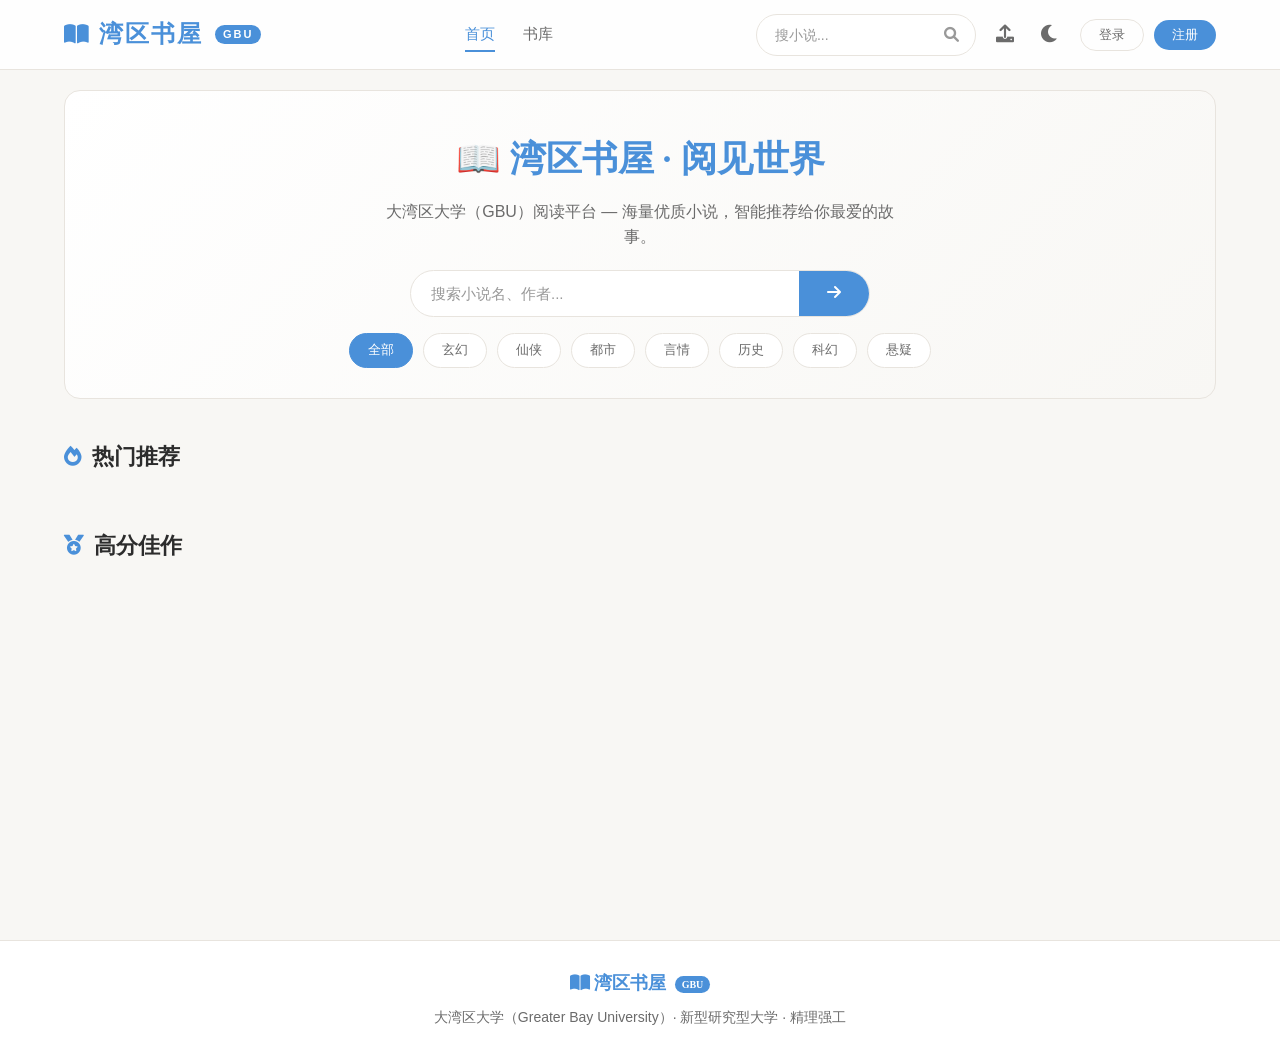
==== commit 390ebb1a: "联通代码" ====
--- a/frontend/index.html
+++ b/frontend/index.html
@@ -31,6 +31,10 @@
           <button id="searchBtn"><i class="fas fa-search"></i></button>
         </div>
 
+        <button class="upload-btn" id="uploadBtn" title="上传小说">
+          <i class="fas fa-upload"></i>
+        </button>
+
         <button class="theme-toggle" id="themeToggle">
           <i class="fas fa-moon"></i>
         </button>
@@ -82,13 +86,6 @@
       </div>
 
       <div id="recommendSection" style="display:none;">
-        <div class="recommend-banner" id="recommendBanner">
-          <div>
-            <h3><i class="fas fa-brain"></i> 为你推荐</h3>
-            <p>基于你的阅读偏好和浏览历史，精心挑选</p>
-          </div>
-          <div class="tag-list" id="recommendTags"></div>
-        </div>
         <div class="section-title">
           <i class="fas fa-star"></i> 猜你喜欢 <span class="badge-rec">智能</span>
         </div>
--- a/frontend/style.css
+++ b/frontend/style.css
@@ -38,6 +38,8 @@
 .search-box input::placeholder { color:var(--text-muted); }
 .search-box button { background:none; border:none; color:var(--text-muted); cursor:pointer; font-size:15px; padding:4px 0 4px 8px; }
 .search-box button:hover { color:var(--accent); }
+.upload-btn { background:none; border:none; color:var(--text-secondary); font-size:18px; cursor:pointer; padding:6px; border-radius:50%; }
+.upload-btn:hover { background:var(--border); color:var(--accent); }
 .theme-toggle { background:none; border:none; color:var(--text-secondary); font-size:20px; cursor:pointer; padding:6px; border-radius:50%; }
 .theme-toggle:hover { background:var(--border); color:var(--accent); }
 .user-area { display:flex; align-items:center; gap:10px; }
@@ -214,4 +216,29 @@
     .novel-grid { grid-template-columns:repeat(2,1fr); gap:10px; }
     .novel-info h3 { font-size:14px; }
     .novel-info .author { font-size:12px; }
-}+}
+
+/* ─── 上传模式切换标签 ─── */
+.upload-tabs { display:flex; gap:8px; margin-bottom:18px; }
+.upload-tab { flex:1; text-align:center; padding:10px 0; border-radius:var(--radius-sm); border:1px solid var(--border); font-size:14px; font-weight:500; color:var(--text-secondary); cursor:pointer; background:var(--bg); transition:var(--transition); }
+.upload-tab:hover { border-color:var(--accent); color:var(--accent); }
+.upload-tab.active { background:var(--accent); border-color:var(--accent); color:#fff; }
+.upload-author-auto { display:flex; align-items:center; gap:10px; padding:10px 14px; background:var(--bg); border:1px solid var(--border); border-radius:var(--radius-sm); font-size:14px; color:var(--text-primary); }
+.upload-author-auto i { font-size:20px; color:var(--accent); }
+.upload-author-auto .upload-login-hint { color:var(--text-muted); font-size:12px; margin-left:auto; }
+
+/* ─── 上传文件区域 ─── */
+.upload-select { width:100%; padding:10px 14px; border:1px solid var(--border); border-radius:var(--radius-sm); background:var(--bg); color:var(--text-primary); font-size:14px; outline:none; cursor:pointer; }
+.upload-select:focus { border-color:var(--accent); }
+.upload-dropzone { border:2px dashed var(--border); border-radius:var(--radius-sm); padding:28px 20px; text-align:center; cursor:pointer; transition:var(--transition); position:relative; }
+.upload-dropzone:hover { border-color:var(--accent); background:color-mix(in srgb, var(--accent) 4%, var(--bg-card)); }
+.upload-dropzone.has-file { border-style:solid; border-color:var(--accent); background:color-mix(in srgb, var(--accent) 6%, var(--bg-card)); }
+.dropzone-icon { font-size:40px; color:var(--accent); margin-bottom:8px; }
+.dropzone-text { font-size:15px; color:var(--text-secondary); font-weight:500; }
+.dropzone-hint { font-size:12px; color:var(--text-muted); margin-top:6px; }
+.dropzone-file { display:none; align-items:center; justify-content:center; gap:10px; padding:10px 16px; background:var(--bg); border-radius:var(--radius-sm); width:fit-content; margin:0 auto; }
+.dropzone-file i { font-size:20px; color:var(--accent); }
+.dropzone-file span { font-size:14px; color:var(--text-primary); font-weight:500; }
+.dropzone-remove { font-size:20px; color:var(--text-muted); cursor:pointer; line-height:1; margin-left:4px; }
+.dropzone-remove:hover { color:#e74c3c; }
+.upload-progress { text-align:center; padding:12px 0; font-size:14px; color:var(--accent); }
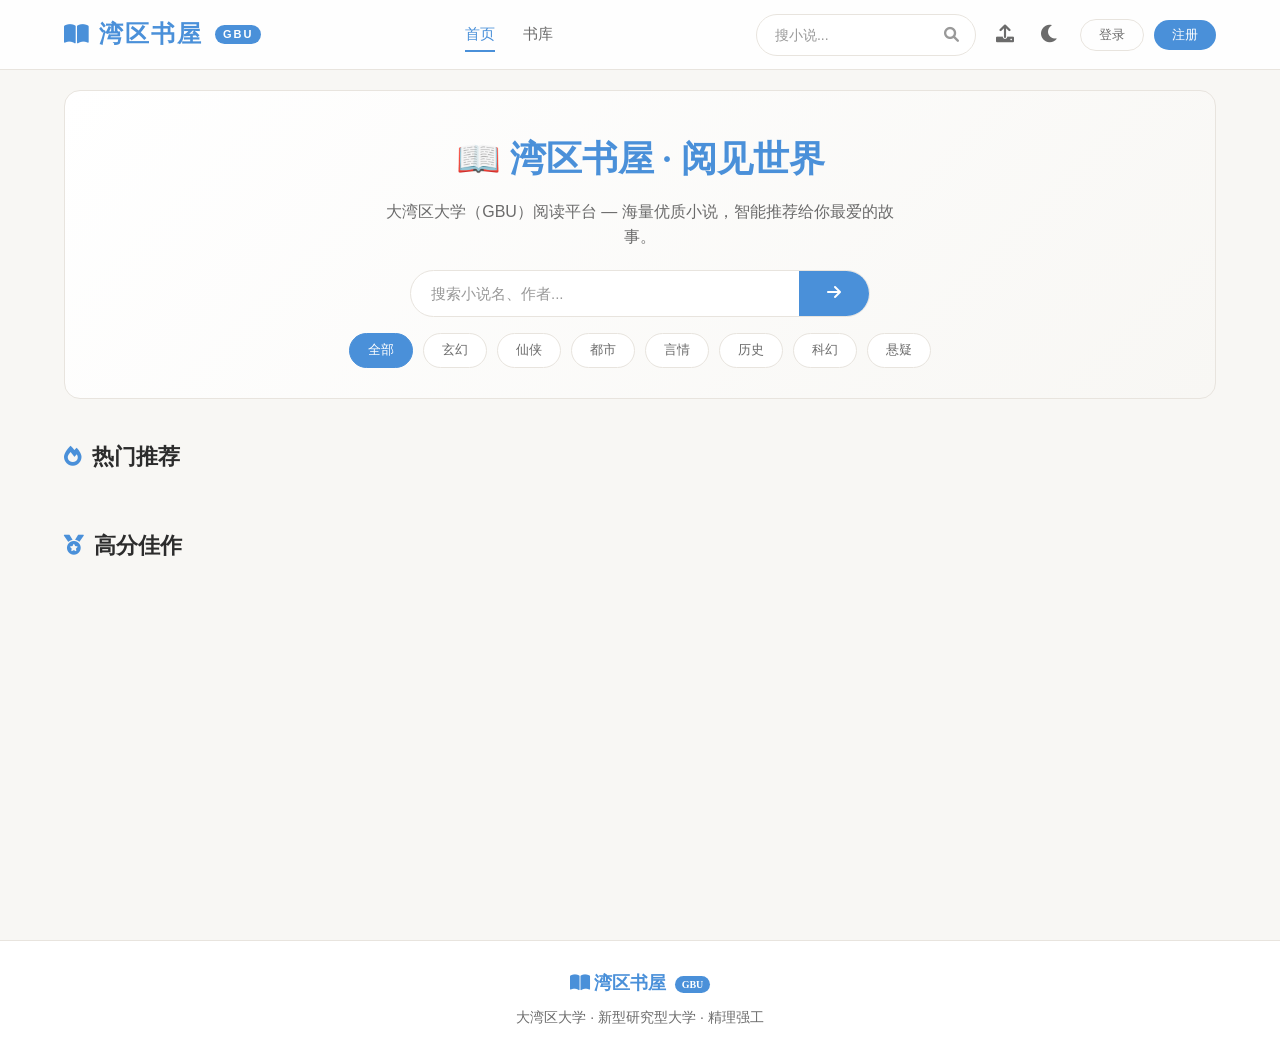
==== commit e99d1f0f: "覆盖远程仓库-同步本地所有更改" ====
--- a/frontend/index.html
+++ b/frontend/index.html
@@ -166,6 +166,9 @@
             <i class="fas fa-chevron-left"></i> 上一章
           </button>
           <span class="ch-info" id="readerChInfo">1 / 10</span>
+          <button class="btn" id="backToChapters">
+            <i class="fas fa-list"></i> 返回章节
+          </button>
           <button class="btn" id="nextChapter">
             下一章 <i class="fas fa-chevron-right"></i>
           </button>
@@ -194,7 +197,7 @@
         <span class="gbu-badge">GBU</span>
       </div>
       <div class="footer-text">
-        大湾区大学（Greater Bay University）· 新型研究型大学 · 精理强工
+        大湾区大学 · 新型研究型大学 · 精理强工
       </div>
     </div>
   </footer>
--- a/frontend/style.css
+++ b/frontend/style.css
@@ -241,4 +241,36 @@
 .dropzone-file span { font-size:14px; color:var(--text-primary); font-weight:500; }
 .dropzone-remove { font-size:20px; color:var(--text-muted); cursor:pointer; line-height:1; margin-left:4px; }
 .dropzone-remove:hover { color:#e74c3c; }
-.upload-progress { text-align:center; padding:12px 0; font-size:14px; color:var(--accent); }+.upload-progress { text-align:center; padding:12px 0; font-size:14px; color:var(--accent); }
+
+/* ─── 段落内联评论 ─── */
+.p-wrap { position:relative; }
+.p-wrap:hover .p-cmt-btn { opacity:1; }
+.p-cmt-btn { position:absolute; left:-28px; top:0; font-size:13px; color:var(--text-muted); cursor:pointer; opacity:0; transition:opacity 0.2s; padding:2px 4px; border-radius:4px; }
+.p-cmt-btn:hover { color:var(--accent); background:var(--border); }
+.p-cmt-count { font-size:10px; background:var(--accent); color:#fff; border-radius:8px; padding:0 5px; margin-left:2px; font-weight:600; }
+.p-cmts { margin:4px 0 12px 0; padding:8px 12px; background:var(--bg); border:1px solid var(--border); border-radius:var(--radius-sm); font-size:13px; }
+.p-cmt-form { display:flex; gap:6px; margin-top:8px; }
+.p-cmt-form input { flex:1; padding:6px 10px; border:1px solid var(--border); border-radius:20px; font-size:12px; background:var(--bg-card); color:var(--text-primary); outline:none; }
+.p-cmt-form input:focus { border-color:var(--accent); }
+.p-cmt-form button { padding:4px 14px; border:none; border-radius:20px; background:var(--accent); color:#fff; font-size:12px; cursor:pointer; white-space:nowrap; }
+.p-cmt-form button:hover { background:var(--accent-light); }
+
+/* ─── 评论区通用 ─── */
+.comment-item { padding:12px 0; border-bottom:1px solid var(--border); }
+.comment-item:last-child { border-bottom:none; }
+.comment-user { display:flex; align-items:center; gap:8px; margin-bottom:4px; font-size:13px; }
+.c-avatar { display:inline-flex; align-items:center; justify-content:center; width:24px; height:24px; border-radius:50%; background:var(--accent); color:#fff; font-size:11px; font-weight:600; }
+.comment-time { color:var(--text-muted); font-size:11px; margin-left:auto; }
+.comment-text { font-size:14px; line-height:1.5; margin:4px 0 6px; }
+.comment-actions { display:flex; gap:12px; font-size:12px; color:var(--text-muted); }
+.comment-actions span { cursor:pointer; display:flex; align-items:center; gap:3px; }
+.comment-actions span:hover { color:var(--accent); }
+.c-vote-active { color:var(--accent) !important; font-weight:600; }
+.c-reply-btn { cursor:pointer; }
+.c-reply-btn:hover { color:var(--accent); }
+.c-reply-form { display:none; gap:6px; margin-top:6px; }
+.c-reply-form input { flex:1; padding:4px 10px; border:1px solid var(--border); border-radius:20px; font-size:12px; background:var(--bg-card); color:var(--text-primary); outline:none; }
+.c-reply-form input:focus { border-color:var(--accent); }
+.c-reply-form button { padding:2px 12px; border:none; border-radius:20px; background:var(--accent); color:#fff; font-size:11px; cursor:pointer; }
+.comment-empty { text-align:center; padding:30px 0; color:var(--text-muted); font-size:14px; }
